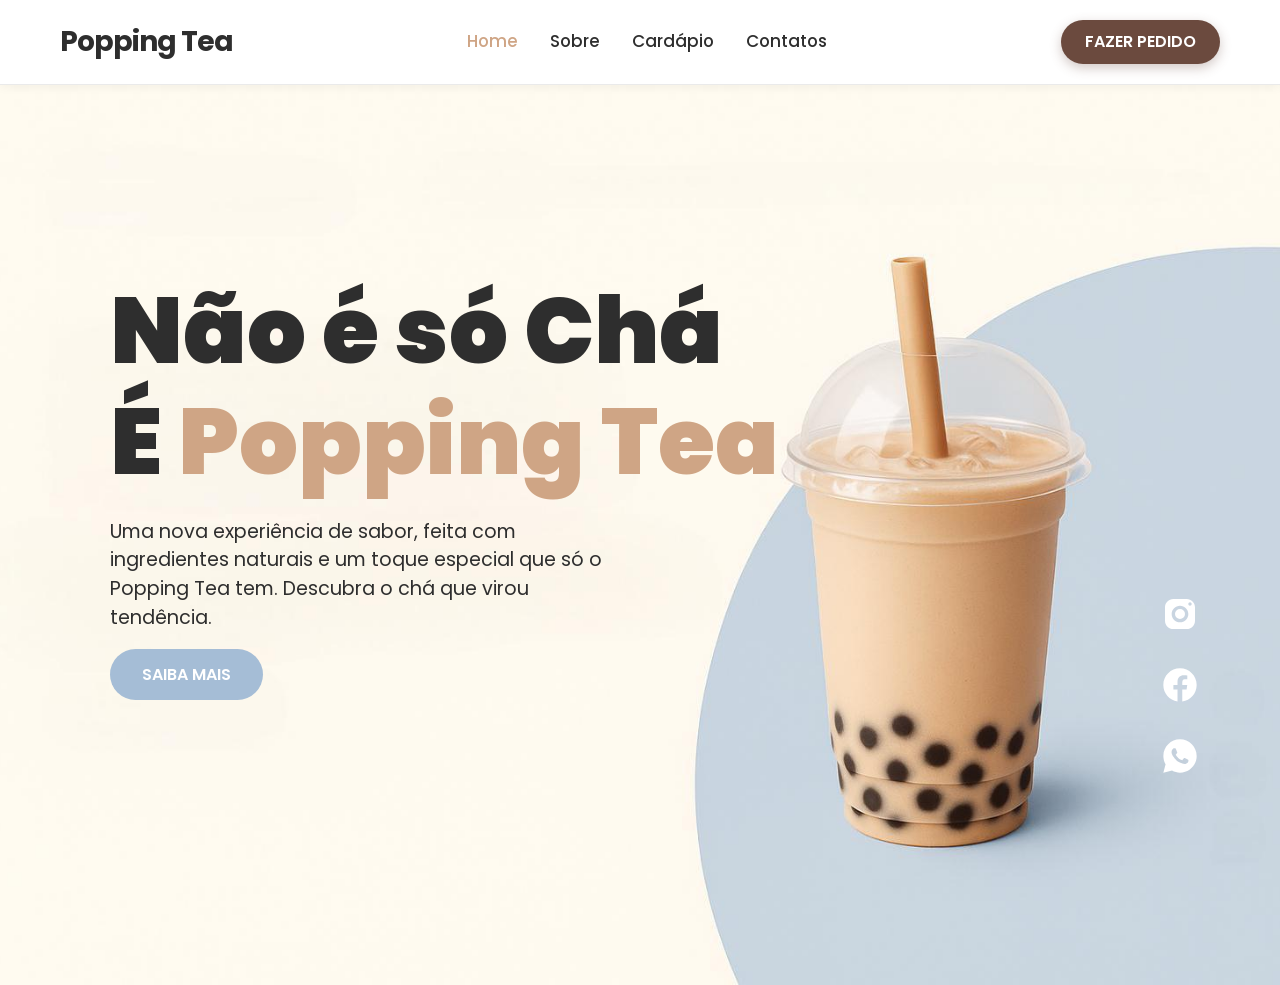
==== index.html @ d7668146 "Primeiro commit" ====
<!DOCTYPE html>
<html lang="pt-BR">
<head>
  <meta charset="UTF-8">
  <meta name="viewport" content="width=device-width, initial-scale=1.0">
  <title>Popping Tea</title>
  <link rel="stylesheet" href="css/style.css">
<link href="https://fonts.googleapis.com/css2?family=Poppins:wght@400;600;700&display=swap" rel="stylesheet">
</head>
<body>
  <header>
        <div class="logo">Popping Tea</div>
        <nav>
            <ul>
                <li><a href="index.html"class="active">Home</a></li>
                <li><a href="sobre.html">Sobre</a></li>
                <li><a href="menu.html">Cardápio</a></li>
                <li><a href="contatos.html">Contatos</a></li>
            </ul>
        </nav>
        <div class="header-actions">
            <!-- <a href="#" onclick="trocarParaLogin(event)" class="sign-in">Entrar</a> -->
            <a href="#" onclick="abrirPopupCadastro()" class="btn-order">FAZER PEDIDO</a>
        </div>
    </header>
 
  <section class="banner" style="background-image: url(img/banner.jpg);">
    <div class="conteudo">
      <h1><span>Não é só Chá</span><br>É <span class="destaque">Popping Tea</span></h1>
      <p>
        Uma nova experiência de sabor, feita com ingredientes naturais e um toque especial que só o Popping Tea tem. Descubra o chá que virou tendência.
      </p>
      <a href="sobre.html" class="botao">SAIBA MAIS</a>
    </div>
    <div class="social">
      <a href="#"><img src="img/icons8-instagram.svg" alt="Instagram"></a>
      <a href="#"><img src="img/icons8-facebook.svg" alt="Facebook"></a>
      <a href="#"><img src="img/icons8-whatsapp.svg" alt="WhatsApp"></a>
    </div>
  </section>

  <div class="overlay" id="popupCadastro">
        <div class="popup-form">
            <button class="fechar" onclick="fecharCadastro()">×</button>
            <h2>Cadastro</h2>
            <form onsubmit="finalizarCadastro(event)">
                <input type="text" placeholder="Nome completo" required />
                <input type="email" placeholder="E-mail" required />
                <input type="password" placeholder="Senha" required />
                <input type="tel" placeholder="Telefone" required />
                <button type="submit">Cadastrar</button>
                <p class="link-login">Já tem conta? <a href="#" onclick="trocarParaLogin(event)">Entrar</a></p>
            </form>
        </div>
    </div>

   
    <div class="overlay" id="popupLogin">
        <div class="popup-form">
            <button class="fechar" onclick="fecharLogin()">×</button>
            <h2>Login</h2>
            <form onsubmit="fazerLogin(event)">
                <input type="text" placeholder="Nome completo" required />
                <input type="email" placeholder="E-mail" required />
                <input type="password" placeholder="Senha" required />
                <button type="submit">Entrar</button>
            </form>
        </div>
    </div>

    <script>
    function abrirPopupCadastro() {
            document.getElementById("popupCadastro").style.display = "flex";
        }

        function fecharCadastro() {
            document.getElementById("popupCadastro").style.display = "none";
        }

        function trocarParaLogin(event) {
            event.preventDefault();
            fecharCadastro();
            document.getElementById("popupLogin").style.display = "flex";
        }

        function fecharLogin() {
            document.getElementById("popupLogin").style.display = "none";
        }

        function finalizarCadastro(event) {
            event.preventDefault();
            alert("Cadastro concluído! Agora você será redirecionado para finalizar sua compra.");
            fecharCadastro();
        }

        function fazerLogin(event) {
            event.preventDefault();
            alert("Login realizado com sucesso!");
            fecharLogin();
        }
    </script>
</body>
</html>
---- css/style.css ----
* {
  margin: 0;
  padding: 0;
  box-sizing: border-box;
}

body {
  font-family: 'Poppins', sans-serif;
  background-color: #f9f6eb;
  color: #2e2e2e;
  line-height: 1.5;
}

header {
  display: flex;
  justify-content: space-between;
  align-items: center;
  padding: 20px 60px;
  background-color: #ffffff;
  border-bottom: 1px solid #eaeaea;
  position: sticky;
  top: 0;
  z-index: 100;
  box-shadow: 0 2px 10px rgba(0, 0, 0, 0.05);
}

.logo {
  font-size: 28px;
  font-weight: 700;
  color: #2e2e2e;
  letter-spacing: -1px;
}

nav ul {
  list-style: none;
  display: flex;
  gap: 32px;
}

nav a {
  text-decoration: none;
  color: #2e2e2e;
  font-weight: 500;
  font-size: 1.05rem;
  transition: all 0.3s;
}

nav a:hover,
nav a.active {
  color: #cfa585;
}

.header-actions {
  display: flex;
  align-items: center;
  gap: 16px;
}

.sign-in {
  font-weight: 500;
  color: #2e2e2e;
  text-decoration: none;
  padding: 8px 20px;
  border-radius: 9999px;
  transition: all 0.3s;
}

.sign-in:hover {
  background-color: #f0f0f0;
}

.btn-order {
  background-color: #6b4a3e;
  color: #fff;
  padding: 10px 24px;
  border-radius: 9999px;
  font-weight: 600;
  text-decoration: none;
  transition: all 0.3s;
  box-shadow: 0 4px 12px rgba(107, 74, 62, 0.3);
}

.btn-order:hover {
  background-color: #cfa585;
  transform: translateY(-2px);
}
.banner {
  background-size: cover;
  background-position: center;
  background-repeat: no-repeat;
  min-height: 100vh;
  max-width: 100%;
  position: relative;
  color: #2e2e2e;
  padding: 40px 80px;
  display: flex;
  flex-direction: column;
  justify-content: space-between;
}
.conteudo {
  max-width: 900px;
  margin-left: 30px;
  margin-top: 150px;
  z-index: 2;
}

.conteudo h1 {
  font-size: 5.8rem;
  font-weight: 900;
  line-height: 1.2;
  margin-bottom: 20px;
}
 
.conteudo .destaque {
  color: #cfa585;
}
 
.conteudo p {
  font-size: 1.2rem;
  max-width: 520px;
  margin-bottom: 30px;
}
 
.botao {
  background-color: #a5bdd6;
  color: white;
  padding: 14px 32px;
  border-radius: 30px;
  font-weight: 600;
  text-decoration: none;
  transition: background 0.3s ease, transform 0.3s ease;
}
 
.botao:hover {
  background-color: #cfa585;
  transform: scale(1.05);
}
 
.social {
  position: absolute;
  right: 80px;
  bottom: 200px;
  display: flex;
  flex-direction: column;
  gap: 20px;
}
 
.social img {
  width: 40px;
  height: 44px;
  filter: brightness(0) invert(1);
  transition: transform 0.3s ease;
}
 
.social img:hover {
  transform: scale(1.2);
}

.overlay {
  position: fixed;
  top: 0;
  left: 0;
  width: 100%;
  height: 100%;
  background-color: rgba(0,0,0,0.5);
  display: none;
  align-items: center;
  justify-content: center;
  z-index: 9999;
}

.popup-form {
  background-color: #fff;
  padding: 2rem;
  border-radius: 16px;
  width: 90%;
  max-width: 400px;
  position: relative;
  box-shadow: 0 10px 30px rgba(0,0,0,0.2);
}

.popup-form h2 {
  margin-bottom: 1rem;
  font-size: 1.5rem;
  color: #6b4a3e;
}

.popup-form form input,
.popup-form form button {
  display: block;
  width: 100%;
  padding: 0.8rem;
  margin: 0.5rem 0;
  font-size: 1rem;
  border-radius: 8px;
  border: 1px solid #ddd;
}

.popup-form form button {
  background-color: #cfa585;
  color: white;
  border: none;
  cursor: pointer;
  transition: 0.3s;
}

.popup-form form button:hover {
  background-color: #6b4a3e;
}

.popup-form .link-login {
  font-size: 0.9rem;
  text-align: center;
  margin-top: 1rem;
}

.popup-form .link-login a {
  color: #6b4a3e;
  text-decoration: underline;
}

.fechar {
  position: absolute;
  top: 10px;
  right: 15px;
  font-size: 1.5rem;
  background: none;
  border: none;
  cursor: pointer;
  color: #999;
}

.fechar:hover {
  color: #cfa585;
}
/* (responsivo) - arrumar!!! */
@media (max-width: 768px) {
  .banner {
    padding: 30px 20px;
  }
  .menu {
    padding: 0 20px;
    flex-direction: column;
    align-items: flex-end;
  }
  .nav-links {
    flex-wrap: wrap;
    gap: 15px;
  }
  .conteudo h1 {
    font-size: 2.4rem;
  }
  .conteudo p {
    font-size: 1rem;
  }
  .botao {
    padding: 12px 28px;
  }
  .social {
    right: 20px;
    bottom: 30px;
  }
}
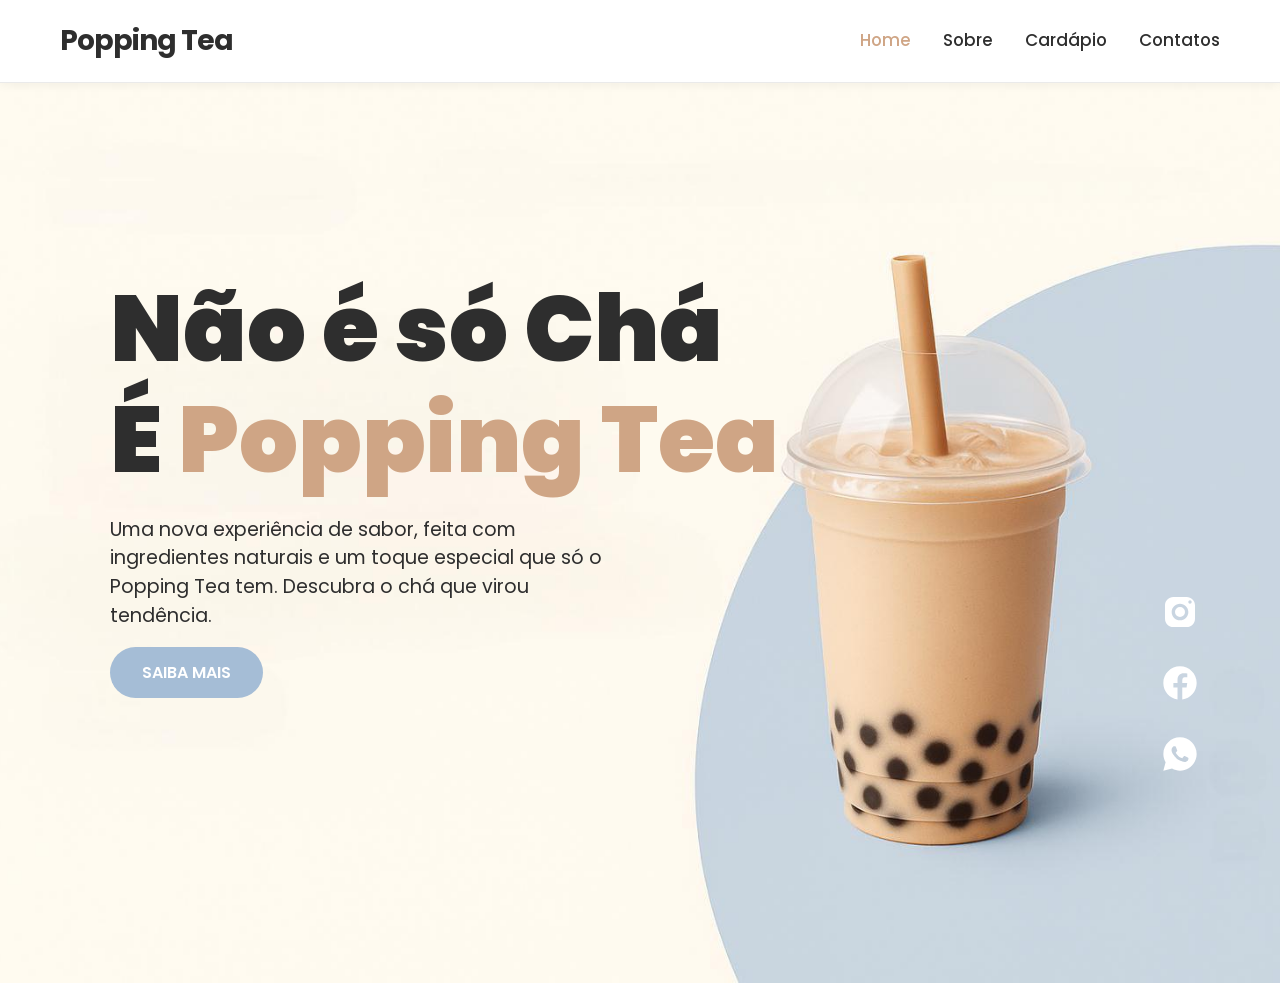
==== commit db59b77e: "Cadastro, login e Logout feito" ====
--- a/index.html
+++ b/index.html
@@ -18,10 +18,6 @@
                 <li><a href="contatos.html">Contatos</a></li>
             </ul>
         </nav>
-        <div class="header-actions">
-            <!-- <a href="#" onclick="trocarParaLogin(event)" class="sign-in">Entrar</a> -->
-            <a href="#" onclick="abrirPopupCadastro()" class="btn-order">FAZER PEDIDO</a>
-        </div>
     </header>
  
   <section class="banner" style="background-image: url(img/banner.jpg);">
@@ -68,36 +64,5 @@
         </div>
     </div>
 
-    <script>
-    function abrirPopupCadastro() {
-            document.getElementById("popupCadastro").style.display = "flex";
-        }
-
-        function fecharCadastro() {
-            document.getElementById("popupCadastro").style.display = "none";
-        }
-
-        function trocarParaLogin(event) {
-            event.preventDefault();
-            fecharCadastro();
-            document.getElementById("popupLogin").style.display = "flex";
-        }
-
-        function fecharLogin() {
-            document.getElementById("popupLogin").style.display = "none";
-        }
-
-        function finalizarCadastro(event) {
-            event.preventDefault();
-            alert("Cadastro concluído! Agora você será redirecionado para finalizar sua compra.");
-            fecharCadastro();
-        }
-
-        function fazerLogin(event) {
-            event.preventDefault();
-            alert("Login realizado com sucesso!");
-            fecharLogin();
-        }
-    </script>
 </body>
 </html>
